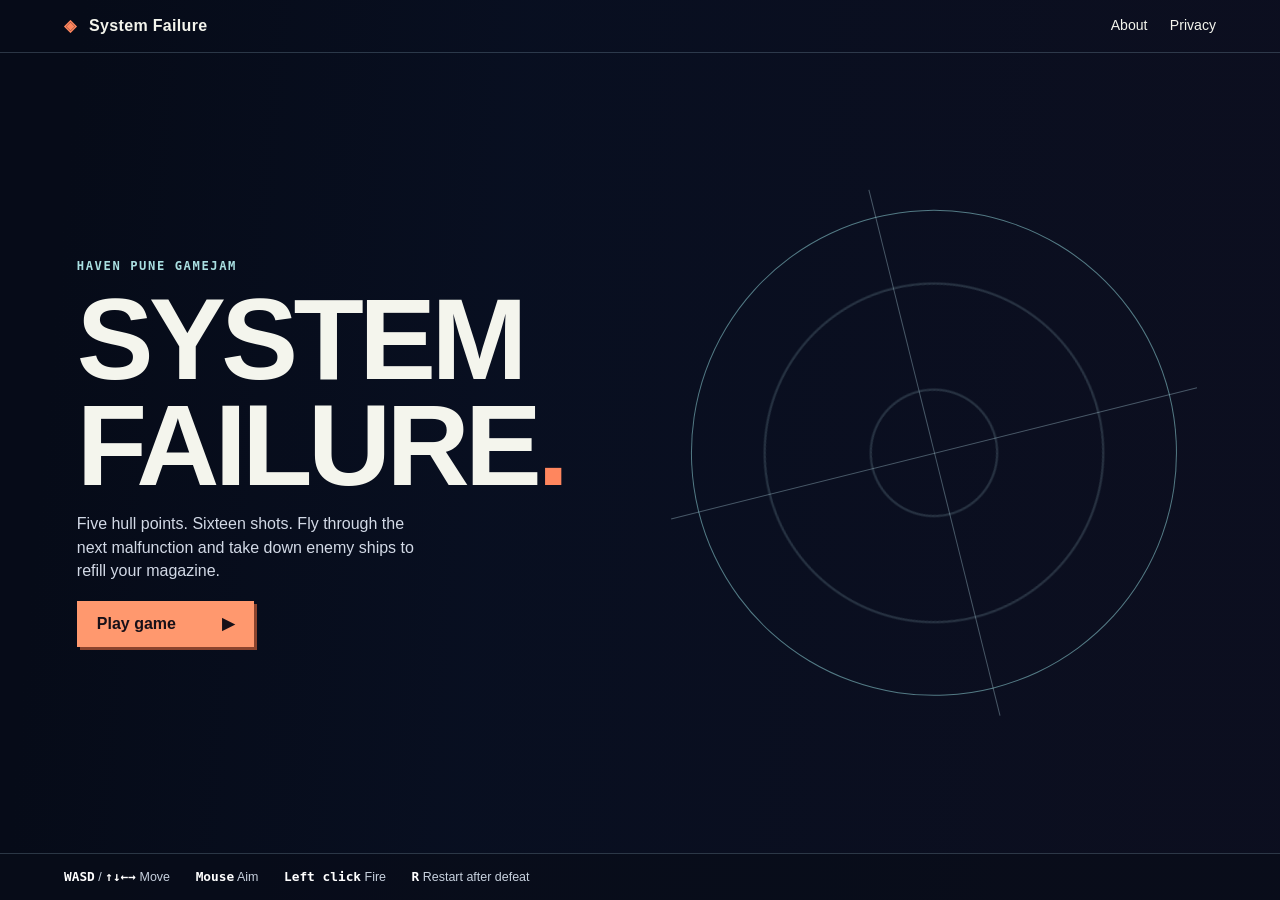
==== web/index.html @ 1d0bce2e "Package System Failure for browser play on itch.io" ====
<!doctype html>
<html lang="en"><head><meta charset="utf-8"><meta name="viewport" content="width=device-width, initial-scale=1"><title>Play · System Failure</title><link rel="stylesheet" href="hangar.css"><link rel="icon" href="favicon.png"></head><body><header><a class="brand" href="index.html"><span aria-hidden="true">◈</span> System Failure</a><nav aria-label="Main"><a href="about.html">About</a><a href="privacy.html">Privacy</a></nav></header><main class="hangar"><div class="radar" aria-hidden="true"><div class="axis"></div><img src="favicon.png" alt=""></div><section class="intro"><p class="jam">Haven Pune GameJam</p><h1>System<br>Failure<span aria-hidden="true">.</span></h1><p class="lead">Five hull points. Sixteen shots. Fly through the next malfunction and take down enemy ships to refill your magazine.</p><a class="play" href="game.html">Play game <b aria-hidden="true">▶</b></a></section></main><footer><span><kbd>WASD</kbd> / <kbd>↑↓←→</kbd> Move</span><span><kbd>Mouse</kbd> Aim</span><span><kbd>Left click</kbd> Fire</span><span><kbd>R</kbd> Restart after defeat</span></footer></body></html>
---- web/hangar.css ----
*{box-sizing:border-box}html{min-height:100%;background:#090d19;color:#f4f5ed;font:16px/1.48 Arial,sans-serif}body{margin:0;min-height:100vh;background:linear-gradient(95deg,#060b18 6%,#080f21ed 39%,#10112965 90%),url("nebula.png") center/cover;display:flex;flex-direction:column}a{color:inherit}a:focus-visible{outline:3px solid #fff;outline-offset:4px}header,footer{display:flex;align-items:center;gap:1.6rem;padding:14px 5vw}header{justify-content:space-between;border-bottom:1px solid #96b6cb40}header a{text-decoration:none}header a:hover,.textlink:hover{text-decoration:underline}.brand{font-weight:800;letter-spacing:.02em}.brand span{color:#ff865e;margin-right:.5rem}nav{display:flex;gap:1.4rem;font-size:.88rem}.hangar{position:relative;isolation:isolate;flex:1;display:flex;align-items:center;overflow:hidden;padding:clamp(1.4rem,4vh,4rem) 6vw}.intro{max-width:52%}.jam{font:700 .76rem/1.4 Consolas,monospace;letter-spacing:.13em;text-transform:uppercase;color:#a9dfe1;margin:0 0 .65rem}h1{font-family:Impact,"Arial Black",sans-serif;font-weight:900;letter-spacing:-.04em;line-height:.92;margin:0}.intro h1{text-transform:uppercase;font-size:clamp(3.6rem,min(9vw,15vh),8rem)}h1 span{color:#ff865e}.lead{max-width:39ch;color:#d2d9e6;margin:.9rem 0 1.15rem}.play{display:inline-flex;align-items:center;gap:2.9rem;padding:.68rem 1.25rem;text-decoration:none;font-weight:800;background:#ff986e;color:#171018;box-shadow:3px 3px 0 #8b432d}.play:hover{background:#ffb793}.radar{position:absolute;z-index:-1;width:min(38vw,62vh);aspect-ratio:1;right:8%;top:50%;transform:translateY(-50%) rotate(-14deg);border:1px solid #9ce5e980;border-radius:50%;display:grid;place-items:center;background:repeating-radial-gradient(circle,transparent 0 18%,#aad5de2e 18.25% 18.6%,transparent 19% 31%)}.radar:before,.radar:after{content:"";position:absolute;background:#b3d8e45c}.radar:before{width:112%;height:1px}.radar:after{height:112%;width:1px}.radar img{width:60%;image-rendering:pixelated;transform:rotate(47deg);z-index:1;filter:drop-shadow(0 13px 18px #080b18)}footer{flex-wrap:wrap;border-top:1px solid #96b6cb40;font-size:.78rem;color:#c8d2df;background:#080c18ad}kbd{font:700 .8rem Consolas,monospace;color:white}.info{width:min(90%,760px);margin:auto;padding:2rem 0 3rem}.info h1{font-size:clamp(2.8rem,7vw,5rem)}.info p{max-width:64ch;color:#dce3ed}.info h2{font-size:1.18rem;margin:1.4rem 0 -.25rem}.textlink{color:#ffae8a;font-weight:bold}@media(max-width:620px){.intro{max-width:85%}.radar{right:-14%;opacity:.42}.lead{max-width:30ch}footer{gap:.5rem 1rem}.info{margin:0 auto}}
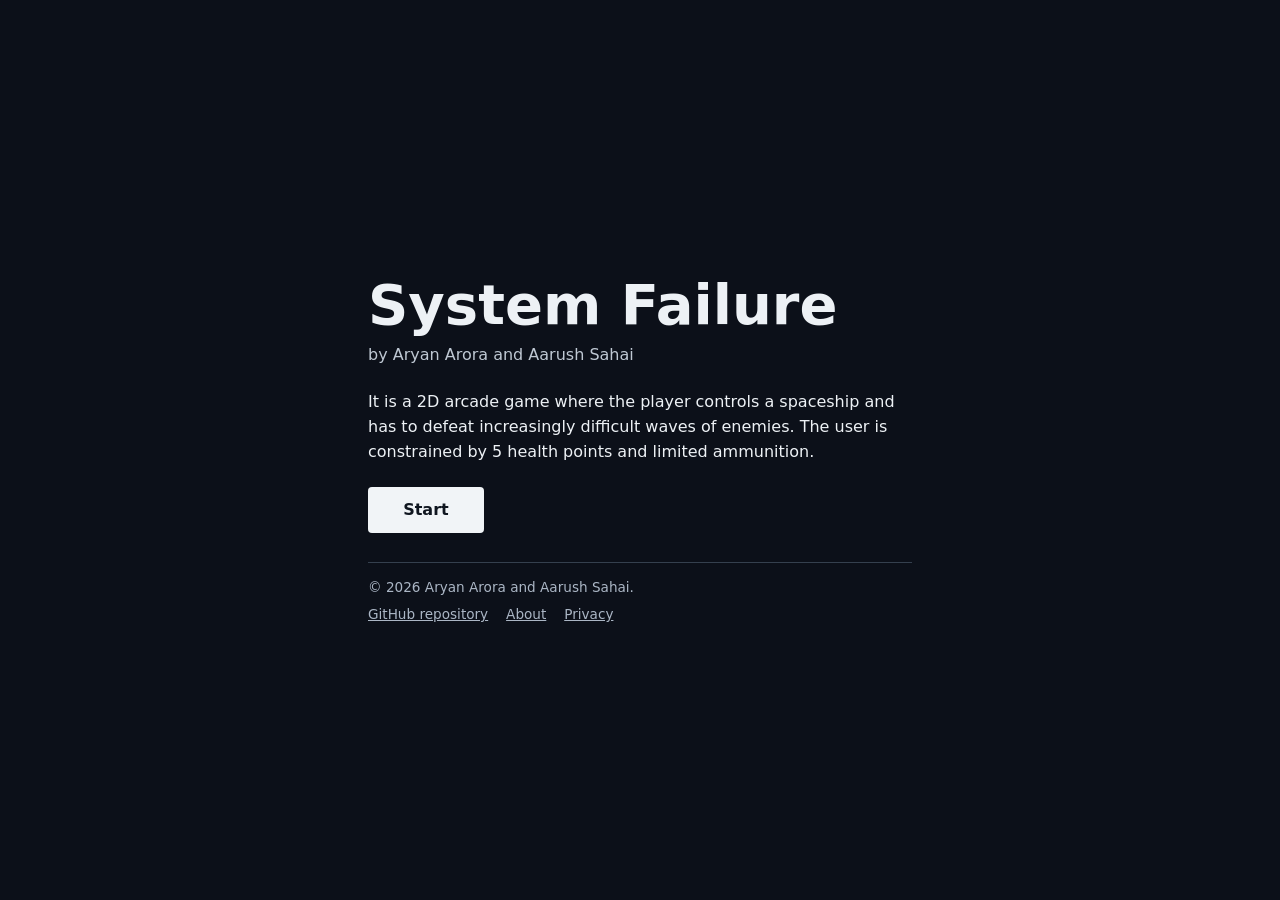
==== commit 3ae3cc66: "Simplify the start page and credit both authors" ====
--- a/web/index.html
+++ b/web/index.html
@@ -1,2 +1,36 @@
 <!doctype html>
-<html lang="en"><head><meta charset="utf-8"><meta name="viewport" content="width=device-width, initial-scale=1"><title>Play · System Failure</title><link rel="stylesheet" href="hangar.css"><link rel="icon" href="favicon.png"></head><body><header><a class="brand" href="index.html"><span aria-hidden="true">◈</span> System Failure</a><nav aria-label="Main"><a href="about.html">About</a><a href="privacy.html">Privacy</a></nav></header><main class="hangar"><div class="radar" aria-hidden="true"><div class="axis"></div><img src="favicon.png" alt=""></div><section class="intro"><p class="jam">Haven Pune GameJam</p><h1>System<br>Failure<span aria-hidden="true">.</span></h1><p class="lead">Five hull points. Sixteen shots. Fly through the next malfunction and take down enemy ships to refill your magazine.</p><a class="play" href="game.html">Play game <b aria-hidden="true">▶</b></a></section></main><footer><span><kbd>WASD</kbd> / <kbd>↑↓←→</kbd> Move</span><span><kbd>Mouse</kbd> Aim</span><span><kbd>Left click</kbd> Fire</span><span><kbd>R</kbd> Restart after defeat</span></footer></body></html>
+<html lang="en">
+<head>
+  <meta charset="utf-8">
+  <meta name="viewport" content="width=device-width, initial-scale=1">
+  <title>System Failure</title>
+  <link rel="icon" href="favicon.png">
+  <style>
+    * { box-sizing: border-box; }
+    body { margin: 0; min-height: 100vh; padding: 24px; display: grid; place-items: center; background: #0c1019; color: #edf1f5; font: 16px/1.55 system-ui, sans-serif; }
+    main { width: min(100%, 34rem); }
+    h1 { margin: 0; font-size: clamp(2.25rem, 6vw, 3.5rem); line-height: 1.1; }
+    .byline { margin: .45rem 0 1.4rem; color: #bfc8d3; }
+    .start { display: inline-block; margin: .4rem 0 1.8rem; padding: .65rem 2.2rem; border-radius: 4px; background: #f1f4f7; color: #101620; font-weight: 650; text-decoration: none; }
+    .start:hover { background: #c9e2f3; }
+    footer { border-top: 1px solid #35404e; padding-top: .9rem; color: #abb6c5; font-size: .85rem; }
+    footer p { margin: 0 0 .4rem; }
+    footer a { color: inherit; margin-right: 1em; }
+    a:focus-visible { outline: 2px solid #8ecfff; outline-offset: 4px; }
+  </style>
+</head>
+<body>
+  <main>
+    <h1>System Failure</h1>
+    <p class="byline">by Aryan Arora and Aarush Sahai</p>
+    <p>It is a 2D arcade game where the player controls a spaceship and has to defeat increasingly difficult waves of enemies. The user is constrained by 5 health points and limited ammunition.</p>
+    <a class="start" href="game.html">Start</a>
+    <footer>
+      <p>&copy; 2026 Aryan Arora and Aarush Sahai.</p>
+      <a href="https://github.com/aryan-441/System-Failure" target="_blank" rel="noopener noreferrer">GitHub repository</a>
+      <a href="about.html">About</a>
+      <a href="privacy.html">Privacy</a>
+    </footer>
+  </main>
+</body>
+</html>
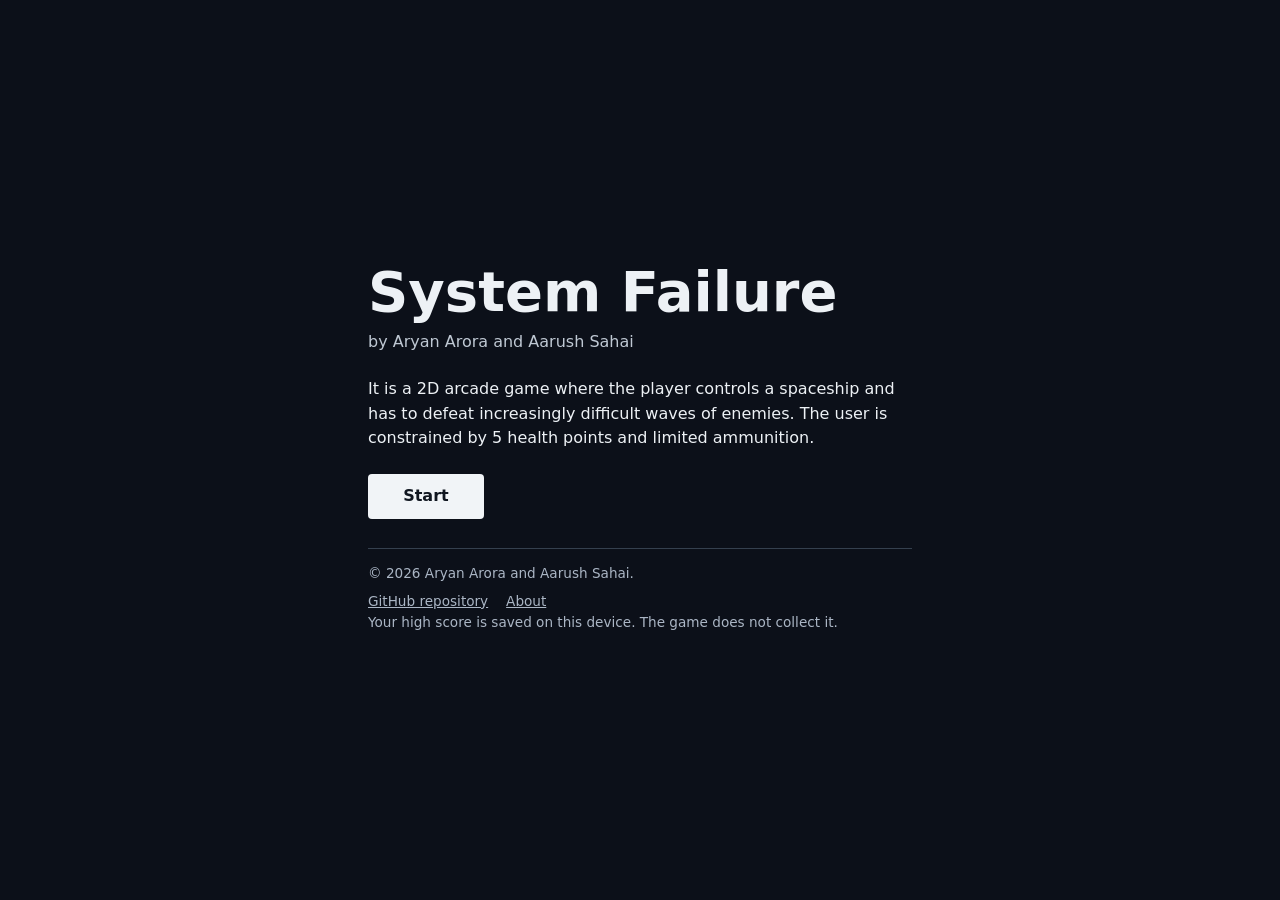
==== commit 594f8149: "Use the README for About and show score storage in the footer" ====
--- a/web/index.html
+++ b/web/index.html
@@ -29,7 +29,7 @@
       <p>&copy; 2026 Aryan Arora and Aarush Sahai.</p>
       <a href="https://github.com/aryan-441/System-Failure" target="_blank" rel="noopener noreferrer">GitHub repository</a>
       <a href="about.html">About</a>
-      <a href="privacy.html">Privacy</a>
+      <p>Your high score is saved on this device. The game does not collect it.</p>
     </footer>
   </main>
 </body>
